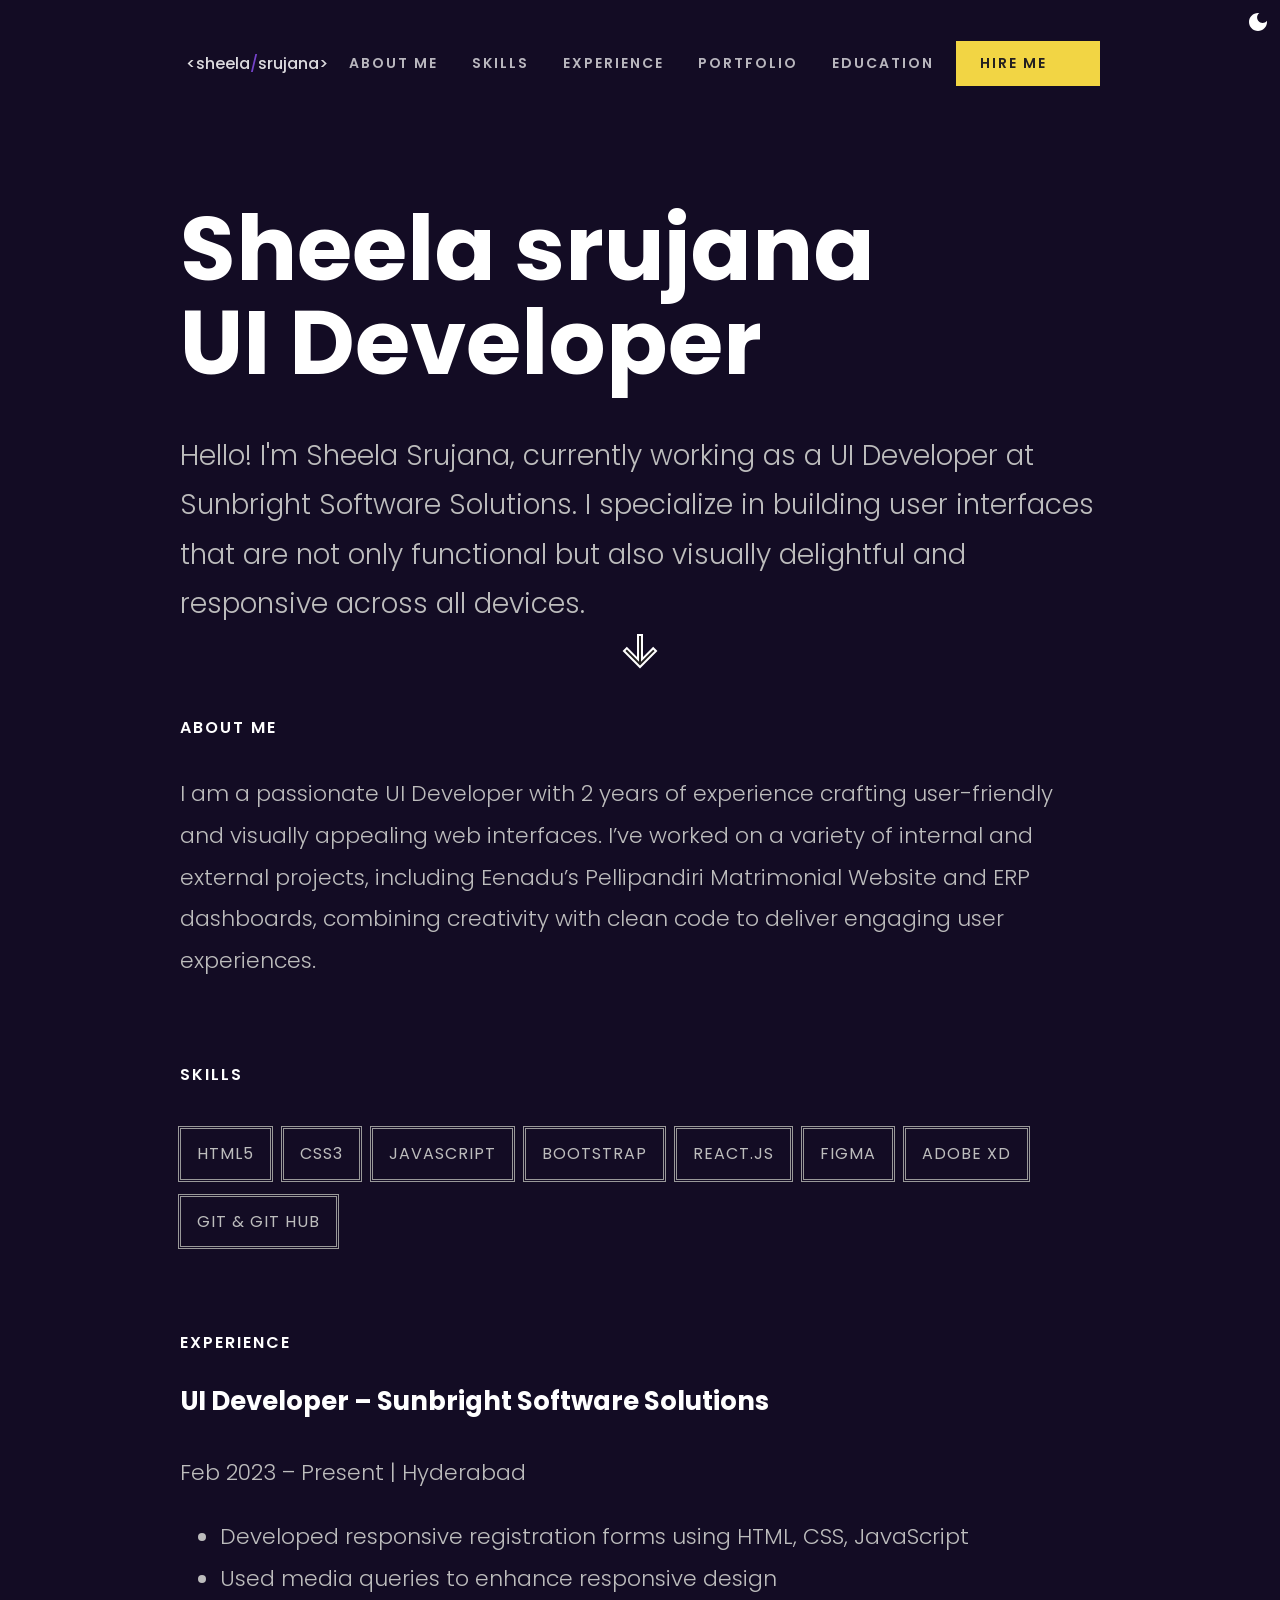
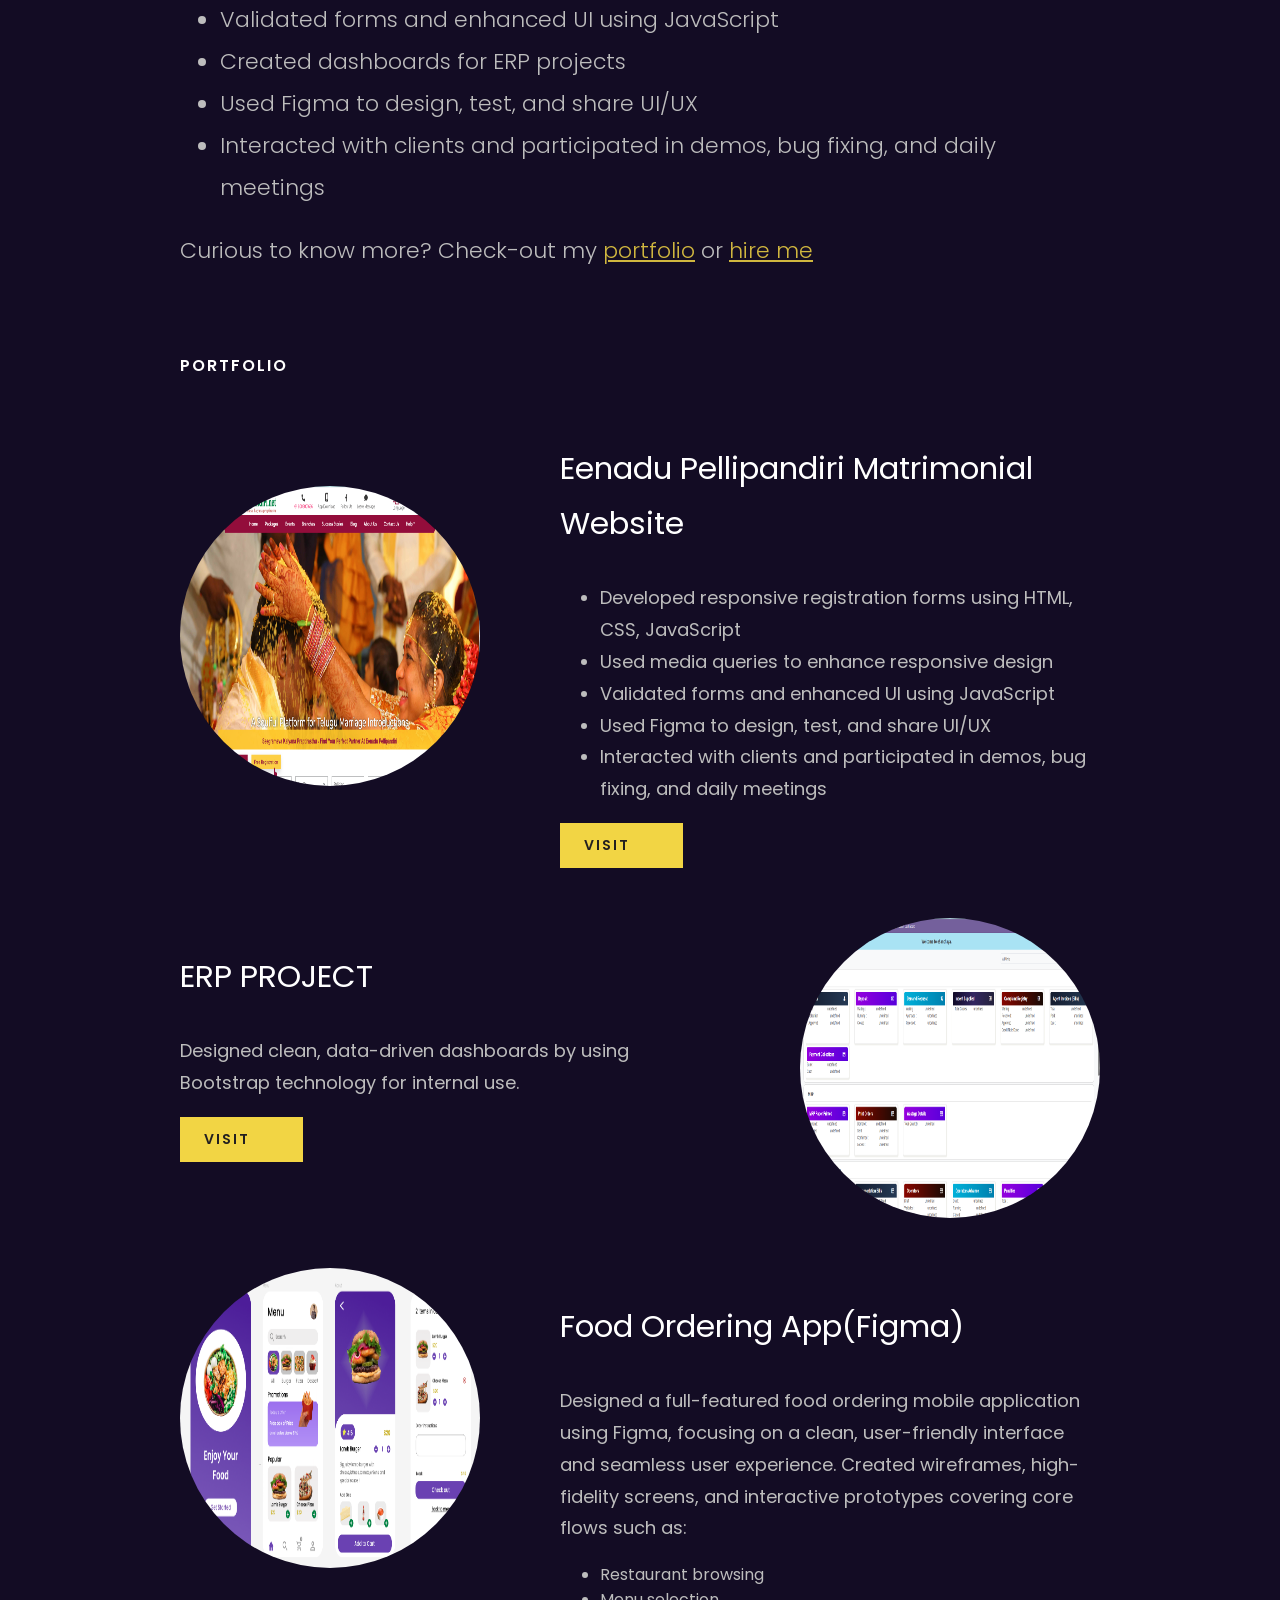
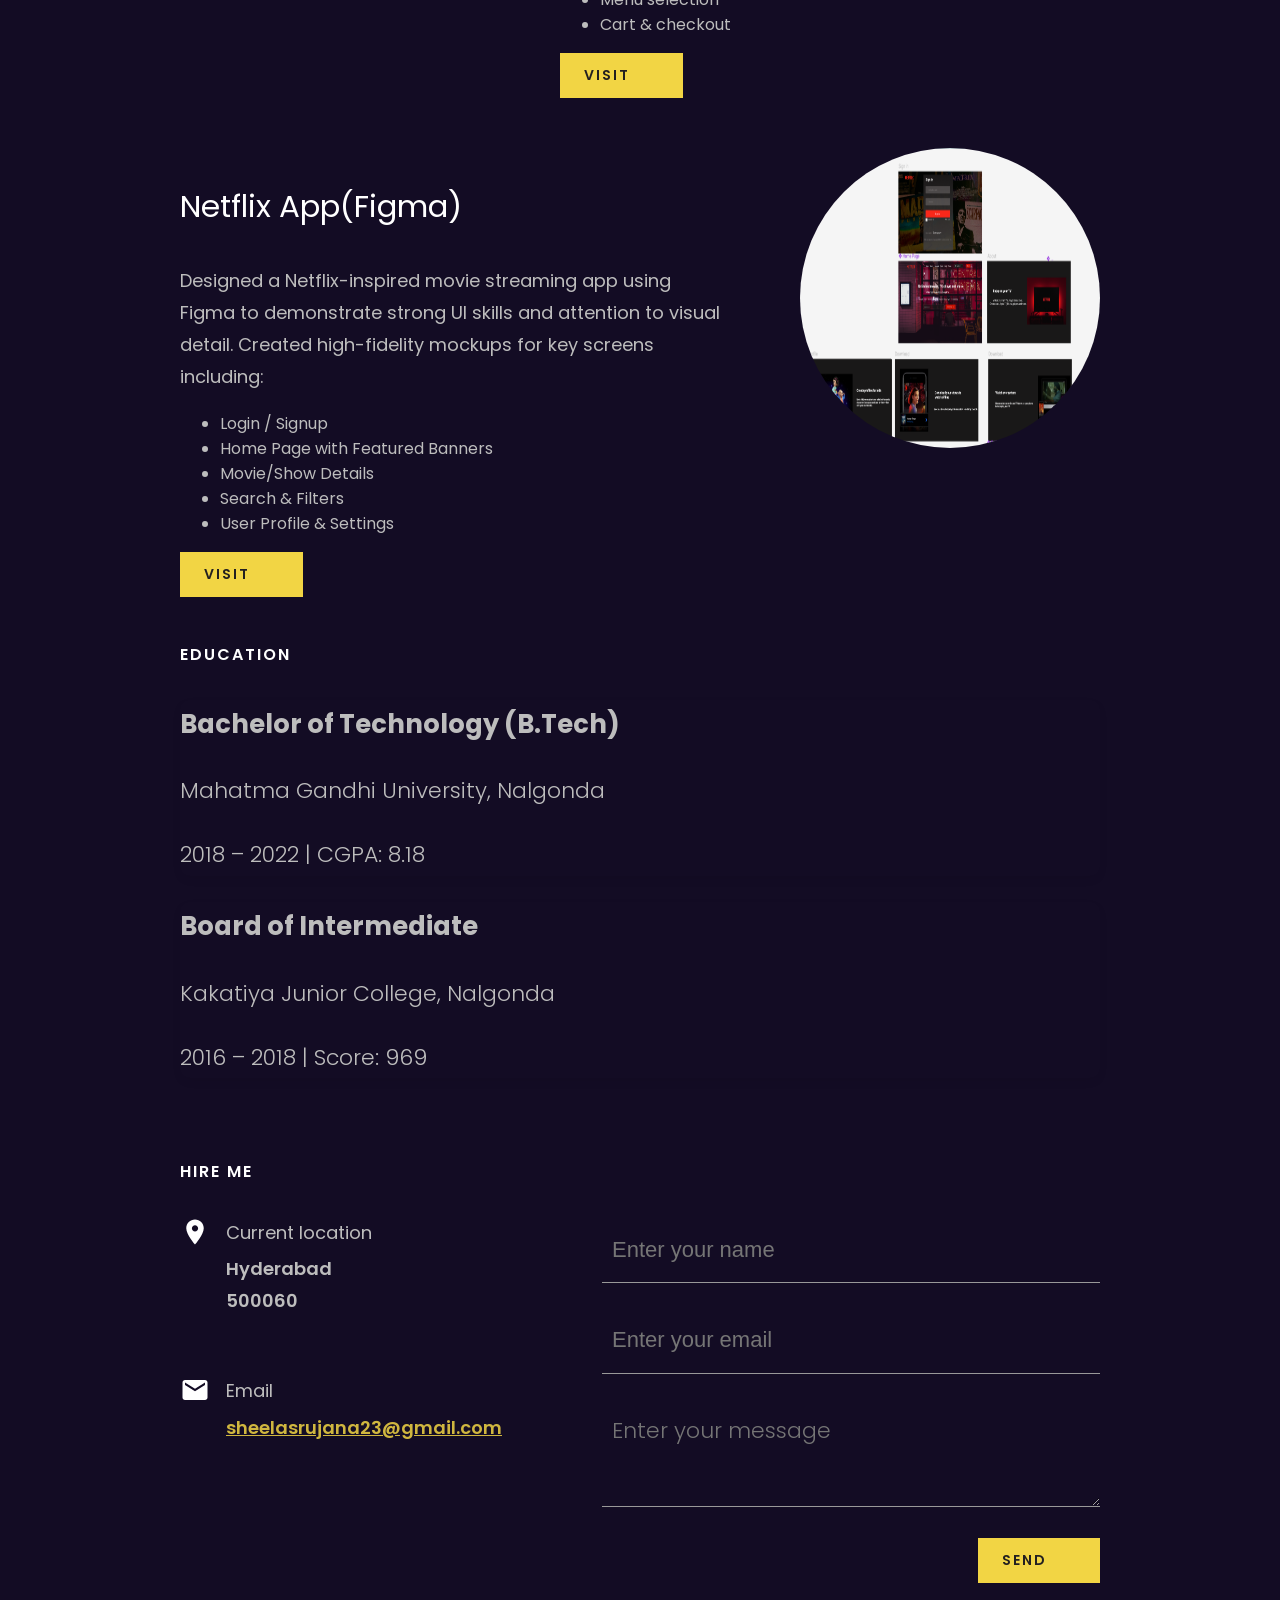
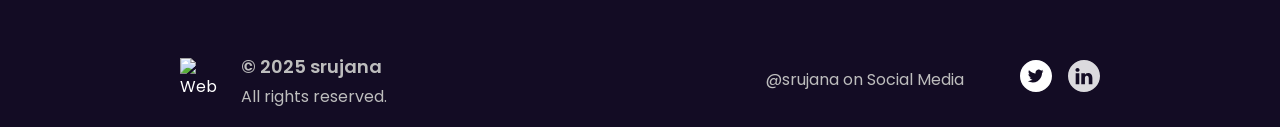
==== index.html @ fd0484ad "Initial commit" ====
<!DOCTYPE html>
<html lang="en">

<head>
  <meta charset="UTF-8">
  <meta name="viewport" content="width=device-width, initial-scale=1.0">
  <title>UI Developer</title>
  <link rel="preconnect" href="https://fonts.googleapis.com">
  <link rel="preconnect" href="https://fonts.gstatic.com" crossorigin>
  <link href="https://fonts.googleapis.com/css2?family=Poppins:wght@300;400;600;700&display=swap" rel="stylesheet">
  <link rel="stylesheet" href="index.css">
  <script src="index.js"></script>
</head>

<body>
  <nav>
    <div class="container">
      <div class="nav">
        <div class="nav-logo">
          <a class="sc-hLQSwg izujMw" href="/" style="
              display: flex;
              align-items: center;
              width: 80%;
              padding: 0px 6px;
              font-weight: 500;
              font-size: 16px;
              text-decoration: none;
              color: inherit;
          ">
            <div class="sc-guDLey kzRRTg">&lt;</div>sheela<div style="color: rgb(133, 76, 230);">/</div>srujana<div
              class="sc-guDLey kzRRTg">&gt;</div>
          </a>


        </div>
        <ul class="nav-links" style="color: var(--gray-light);">
          <li><a href="#about-me" class="btn btn--nav">About me</a></li>
          <li>
            <a href="#skills" class="btn btn--nav">Skills</a>
          </li>

          <li>
            <a href="#experience" class="btn btn--nav">Experience</a>
          </li>
          <li>
            <a href="#portfolio" class="btn btn--nav">Portfolio</a>
          </li>
          <li>
            <a href="#education" class="btn btn--nav">Education</a>
          </li>
          <li>
            <a href="#hire-me" class="btn btn--raised">Hire me</a>
          </li>
        </ul>
      </div>
    </div>
    <button id="toggle-theme" aria-label="Toggle dark theme">
      <svg xmlns="http://www.w3.org/2000/svg" enable-background="new 0 0 24 24" height="24px" viewBox="0 0 24 24"
        width="24px" fill="var(--light-icon)">
        <rect fill="none" height="24" width="24" />
        <path
          d="M12,3c-4.97,0-9,4.03-9,9s4.03,9,9,9s9-4.03,9-9c0-0.46-0.04-0.92-0.1-1.36c-0.98,1.37-2.58,2.26-4.4,2.26 c-2.98,0-5.4-2.42-5.4-5.4c0-1.81,0.89-3.42,2.26-4.4C12.92,3.04,12.46,3,12,3L12,3z" />
      </svg>
    </button>
  </nav>
  <main>
    <section id="intro" class="layout-section" aria-describedby="intro-h1 intro-h2">
      <div class="container">
        <h1 id="intro-h1" class="title--lg intro-name">Sheela srujana</h1>
        <h2 id="intro-h2" class="title--lg intro-tagline">UI Developer</h2>
        <p class="text--xl">
          Hello! I'm Sheela Srujana, currently working as a UI Developer at Sunbright Software Solutions. I specialize
          in building user interfaces that are not only functional but also visually delightful and responsive across
          all devices. </p>

      </div>
      <div class="scroll-down" id="scroll-down">
        <svg xmlns="http://www.w3.org/2000/svg" height="48px" viewBox="0 0 24 24" width="48px"
          fill="var(--scroll-fill)">
          <path d="M0 0h24v24H0V0z" fill="none" />
          <path d="M20 12l-1.41-1.41L13 16.17V4h-2v12.17l-5.58-5.59L4 12l8 8 8-8z" stroke="var(--light-icon)" />
        </svg>
      </div>
    </section>
    <section id="about-me" class="layout-section" aria-labelledby="heading-aboutme">
      <div class="container">
        <h2 id="heading-aboutme" class="title--sm layout-section-title">
          About me
        </h2>
        <div class="layout-grid">
          <div>
            <p class="text--lg">
              I am a passionate UI Developer with 2 years of experience crafting user-friendly and visually appealing
              web interfaces. I’ve worked on a variety of internal and external projects, including Eenadu’s
              Pellipandiri Matrimonial Website and ERP dashboards, combining creativity with clean code to deliver
              engaging user experiences.
            </p>

          </div>
          <div>
          </div>
    </section>



    <section id="skills" class="layout-section" aria-labelledby="heading-skills">
      <div class="container">
        <h2 id="heading-experience" class="title--sm layout-section-title">
          Skills
        </h2>
        <ul class="tags" style="color: var(--gray-light);">
          <li class="tag">HTML5</li>
          <li class="tag">CSS3</li>
          <li class="tag">JAVASCRIPT</li>
          <li class="tag">BOOTSTRAP</li>
          <li class="tag">REACT.JS</li>
          <li class="tag">FIGMA</li>
          <li class="tag">ADOBE XD</li>
          <li class="tag">GIT & GIT HUB</li>
        </ul>
      </div>
    </section>

    <section id="experience" class="layout-section"  aria-labelledby="heading-experience">
      <div class="container">
        <h2 class="title--sm">Experience</h2>
        <div class="experience-entry text--lg">
          <h3>UI Developer – Sunbright Software Solutions</h3>
          <p><strong>Feb 2023 – Present | Hyderabad</strong></p>
          <ul style="color: var(--gray-light);">
            <li>Developed responsive registration forms using HTML, CSS, JavaScript</li>
            <li>Used media queries to enhance responsive design</li>
            <li>Validated forms and enhanced UI using JavaScript</li>
            <li>Created dashboards for ERP projects</li>
            <li>Used Figma to design, test, and share UI/UX</li>
            <li>Interacted with clients and participated in demos, bug fixing, and daily meetings</li>
          </ul>
        </div>
        <div>
          <p class="text--lg">
            Curious to know more? Check-out my
            <a href="#portfolio">portfolio</a> or
            <a href="#hire-me">hire me</a>
          </p>
        </div>
      </div>
    </section>

    <section id="portfolio" class="layout-section" aria-labelledby="heading-portfolio">
      <div class="container">
        <h2 id="heading-portfolio" class="title--sm layout-section-title">
          Portfolio
        </h2>
        <div class="portfolio">
          <img src="pellipandiri image.png" width="300" height="300" alt="Stocks web app" class="portfolio-screenshot"
            style="margin-top: 76px;">
          <div>
            <h3 class="title">Eenadu Pellipandiri Matrimonial Website</h3>

            <ul style="color: var(--gray-light); list-style-type:disc;" class="text">
              <li>Developed responsive registration forms using HTML, CSS, JavaScript</li>
              <li>Used media queries to enhance responsive design</li>
              <li>Validated forms and enhanced UI using JavaScript</li>
              <li>Used Figma to design, test, and share UI/UX</li>
              <li>Interacted with clients and participated in demos, bug fixing, and daily meetings</li>
            </ul>

            <a href="https://www.eenadupellipandiri.net/?srsltid=AfmBOooWiBOabO5wfHVsR6KAD3o2-_lV1snMWdgqX1dZVKZNQeiLaPzV"
              class="btn btn--raised" target="_blank">Visit</a>
          </div>
        </div>
        <div class="portfolio">
          <img src="dashboards.png" width="300" height="300" alt="Erp" class="portfolio-screenshot">
          <div>
            <h3 class="title">ERP PROJECT</h3>
            <p class="text">
              Designed clean, data-driven dashboards by using Bootstrap technology for internal use.

            </p>
            <a href="https://uat.esanchaya.com/web#cids=1&menu_id=1203&action=683" class="btn btn--raised"
              target="_blank">Visit</a>
          </div>
        </div>
        <div class="portfolio">
          <img src="figma food order.png" width="300" height="300" alt="Travel planner" class="portfolio-screenshot">
          <div>
            <h3 class="title">Food Ordering App(Figma)</h3>
            <p class="text">
              Designed a full-featured food ordering mobile application using Figma, focusing on a clean, user-friendly
              interface and seamless user experience.

              Created wireframes, high-fidelity screens, and interactive prototypes covering core flows such as:
            <ul style="color: var(--gray-light);">

              <li> Restaurant browsing</li>


              <li>Menu selection</li>


              <li> Cart & checkout</li>
            </ul>
            </p>
            <a href="https://www.figma.com/design/UwcEpcuCTWfcgvnXuNuQqz/Food-ordering-App?node-id=0-1&p=f&t=eSaj9btc4vuZ81OP-0"
              class="btn btn--raised" target="_blank">Visit</a>
          </div>
        </div>
        <div class="portfolio">
          <img src="netflix.png" width="300" height="300" alt="Sports tracker" class="portfolio-screenshot">
          <div>
            <h3 class="title">Netflix App(Figma)</h3>
            <p class="text">
              Designed a Netflix-inspired movie streaming app using Figma to demonstrate strong UI skills and attention
              to visual detail.

              Created high-fidelity mockups for key screens including:
            <ul style="color: var(--gray-light);">

              <li>Login / Signup</li>

              <li> Home Page with Featured Banners</li>

              <li>Movie/Show Details</li>

              <li> Search & Filters</li>

              <li>User Profile & Settings</li>
            </ul>
            </p>
            <a href="https://www.figma.com/design/r3NcJO38VSMGegg5FgLnlz/Netflix?node-id=0-1&p=f&t=f5GOHkYL4OCo1wmO-0"
              class="btn btn--raised" target="_blank">Visit</a>
          </div>
        </div>
      </div>
      <div class="container">
        <h2 id="education" class="title--sm layout-section-title ">
          Education
        </h2>
        <div class="education-entry text--lg">
          <h3>Bachelor of Technology (B.Tech)</h3>
          <p><strong>Mahatma Gandhi University, Nalgonda</strong></p>
          <p>2018 – 2022 | CGPA: 8.18</p>
        </div>
        <div class="education-entry text--lg">
          <h3>Board of Intermediate</h3>
          <p><strong>Kakatiya Junior College, Nalgonda</strong></p>
          <p>2016 – 2018 | Score: 969</p>
        </div>
    </section>

    <section id="hire-me" class="layout-section" aria-labelledby="heading-hireme">
      <div class="container">
        <h2 id="heading-hireme" class="title--sm layout-section-title">
          Hire Me
        </h2>
        <div class="hire-form">
          <div>
            <address>
              <div class="hire-line">
                <svg width="30" height="30" viewBox="0 0 30 30" fill="none" xmlns="http://www.w3.org/2000/svg">
                  <path
                    d="M15 2.5C10.1625 2.5 6.25 6.4125 6.25 11.25C6.25 17.8125 15 27.5 15 27.5C15 27.5 23.75 17.8125 23.75 11.25C23.75 6.4125 19.8375 2.5 15 2.5ZM15 14.375C13.275 14.375 11.875 12.975 11.875 11.25C11.875 9.525 13.275 8.125 15 8.125C16.725 8.125 18.125 9.525 18.125 11.25C18.125 12.975 16.725 14.375 15 14.375Z"
                    fill="var(--light-icon)" />
                </svg>
                <div>
                  <p class="text hire-subtitle">Current location</p>
                  <p class="text--bold hire-value">
                    Hyderabad<br>
                    500060
                  </p>
                </div>
              </div>
              <div class="hire-line">
                <svg width="30" height="30" viewBox="0 0 30 30" fill="none" xmlns="http://www.w3.org/2000/svg">
                  <path
                    d="M25 5H5C3.625 5 2.5125 6.125 2.5125 7.5L2.5 22.5C2.5 23.875 3.625 25 5 25H25C26.375 25 27.5 23.875 27.5 22.5V7.5C27.5 6.125 26.375 5 25 5ZM25 10L15 16.25L5 10V7.5L15 13.75L25 7.5V10Z"
                    fill="var(--light-icon)" />
                </svg>
                <div>
                  <p class="text hire-subtitle">Email</p>
                  <a class="text--bold hire-value" href="mailto:sheelasrujana23@gmail.com">sheelasrujana23@gmail.com</a>
                </div>
              </div>
            </address>
          </div>
          <form>
            <label for="hire-name" class="sr-only"></label>
            <input id="hire-name" type="text" autocomplete="name" class="input" placeholder="Enter your name">
            <label for="hire-email" class="sr-only"></label>
            <input id="hire-email" type="email" autocomplete="email" class="input" placeholder="Enter your email">
            <label for="hire-message" class="sr-only"></label>
            <textarea id="hire-message" class="input" placeholder="Enter your message"></textarea>
            <div class="hire-action">
              <input type="submit" class="btn btn--raised" value="Send">
            </div>
          </form>
        </div>
      </div>
    </section>
  </main>
  <footer>
    <div class="container">
      <div class="footer">
        <div class="side">
          <img src="https://res.cloudinary.com/dbfn5lnvx/image/upload/v1648478885/learnhtmlcss/portfolio/logo.svg"
            alt="Web developer logo" width="45" height="43">
          <div>
            <p class="text--bold footer-name">&copy; 2025 srujana</p>
            <p class="text--sm footer-rights">All rights reserved.</p>
          </div>
        </div>
        <div class="side">
          <p class="text--sm">@srujana on Social Media</p>
          <ul class="footer-sm">
            <li>
              <svg width="32" height="32" viewBox="0 0 32 32" fill="none" xmlns="http://www.w3.org/2000/svg">
                <path fill-rule="evenodd" clip-rule="evenodd"
                  d="M16 0C7.16344 0 0 7.16344 0 16C0 24.8366 7.16344 32 16 32C24.8366 32 32 24.8366 32 16C32 7.16344 24.8366 0 16 0ZM15.5544 13.5582L15.5208 13.0046C15.4201 11.5697 16.3042 10.259 17.7032 9.75059C18.218 9.56981 19.0909 9.54721 19.6617 9.70539C19.8856 9.77318 20.3108 9.99916 20.613 10.2025L21.1614 10.5754L21.7658 10.3833C22.1015 10.2816 22.5492 10.1121 22.7506 9.99916C22.9409 9.89747 23.1088 9.84097 23.1088 9.87487C23.1088 10.0669 22.6947 10.7223 22.3477 11.0838C21.8777 11.5923 22.012 11.6375 22.9633 11.2985C23.534 11.1064 23.5452 11.1064 23.4333 11.3211C23.3662 11.4341 23.0192 11.8295 22.6499 12.1911C22.0232 12.8125 21.9896 12.8803 21.9896 13.4001C21.9896 14.2023 21.6091 15.8745 21.2286 16.7897C20.5235 18.5071 19.0126 20.281 17.5017 21.1736C15.3753 22.4277 12.5438 22.7441 10.16 22.0097C9.36538 21.7611 8 21.1284 8 21.0154C8 20.9815 8.41409 20.9363 8.91772 20.925C9.96973 20.9024 11.0218 20.6086 11.9171 20.0889L12.5214 19.7273L11.8276 19.4901C10.8427 19.1511 9.95854 18.3715 9.73471 17.6371C9.66756 17.3998 9.68994 17.3885 10.3167 17.3885L10.9658 17.3772L10.4174 17.1173C9.76828 16.7897 9.17513 16.236 8.88414 15.6711C8.6715 15.2643 8.4029 14.2362 8.48124 14.1571C8.50362 14.1232 8.73865 14.191 9.00725 14.2814C9.77948 14.5638 9.8802 14.496 9.43253 14.0215C8.59316 13.1628 8.33575 11.886 8.73865 10.6771L8.92891 10.1347L9.66756 10.8692C11.1784 12.3493 12.9579 13.2306 14.9948 13.4905L15.5544 13.5582Z"
                  fill="var(--light-icon)" />
              </svg>
            </li>
            <li>
              <a href="https://www.linkedin.com/in/sheela-srujana-1892a5225/">
                <svg width="32" height="32" viewBox="0 0 32 32" fill="none" xmlns="http://www.w3.org/2000/svg">
                  <path fill-rule="evenodd" clip-rule="evenodd"
                    d="M16 0C7.16344 0 0 7.16344 0 16C0 24.8366 7.16344 32 16 32C24.8366 32 32 24.8366 32 16C32 7.16344 24.8366 0 16 0ZM7.68101 13.252H11.307V24.1464H7.68101V13.252ZM11.5479 9.8818C11.5244 8.8136 10.7605 8 9.5201 8C8.27969 8 7.46875 8.8136 7.46875 9.8818C7.46875 10.9279 8.25572 11.7649 9.47304 11.7649H9.49621C10.7605 11.7649 11.5479 10.9279 11.5479 9.8818ZM20.2088 12.9961C22.5948 12.9961 24.3836 14.5535 24.3836 17.8998L24.3834 24.1464H20.7576V18.3178C20.7576 16.8538 20.2329 15.8548 18.9203 15.8548C17.9186 15.8548 17.3219 16.5283 17.0599 17.1788C16.964 17.4119 16.9404 17.7367 16.9404 18.0623V24.1467H13.3141C13.3141 24.1467 13.3619 14.2745 13.3141 13.2522H16.9404V14.7953C17.4217 14.0535 18.2836 12.9961 20.2088 12.9961Z"
                    fill="var(--light-icon)" />
                </svg>
              </a>
            </li>
          </ul>
        </div>
      </div>
    </div>
  </footer>
</body>

</html>
---- index.css ----
:root {
    --primary: #f2d544;
    --dark-blue: #130c24;
    --black: #232020;
    --gray-dark: #666;
    --gray: #999;
    --gray-light: #bdbdbd;
    --beige: #f5f5f1;
    --gap--lg: 100px;
    --gap: 80px;
    --text-color: white;
    --light-icon: white;
    --dark-icon: var(--black);
    --anchor-color: var(--primary);
  }
  
  html {
    background-color: var(--dark-blue);
    color: var(--text-color);
  }
  
  html.light-theme {
    background-color: var(--beige);
    --text-color: var(--black);
    --gray-light: var(--gray-dark);
    --light-icon: var(--black);
    --dark-icon: white;
    --anchor-color: var(--black);
  }
  
  *, :before, :after {
    box-sizing: border-box;
  }
  
  html {
    scroll-behavior: smooth;
    font-size: 62.5%;
  }
  
  @media (max-width: 600px) {
    :root {
      --gap--lg: 40px;
      --gap: 30px;
    }
  
    html {
      font-size: 48%;
    }
  }
  
  @media (max-width: 440px) {
    html {
      font-size: 43%;
    }
  }
  
  body {
    margin: 0;
    font-size: 1.6rem;
  }
  
  .title--lg {
    font-size: 9rem;
    font-weight: bold;
    line-height: 1.05;
  }
  
  .title {
    font-size: 3.1rem;
    font-weight: normal;
    line-height: 1.77;
  }
  
  .title--sm {
    letter-spacing: .2rem;
    text-transform: uppercase;
    font-size: 1.6rem;
    font-weight: 600;
    line-height: 1.06;
  }
  
  .text--xl {
    font-size: 2.8rem;
    font-weight: 300;
    line-height: 1.77;
  }
  
  .text--lg {
    font-size: 2.2rem;
    font-weight: 300;
    line-height: 1.9;
  }
  
  .text--bold {
    font-size: 1.8rem;
    font-weight: 600;
    line-height: 1.77;
  }
  
  .text {
    font-size: 1.8rem;
    font-weight: normal;
    line-height: 1.77;
  }
  
  .text--sm {
    font-size: 1.6rem;
    font-weight: normal;
    line-height: 1.77;
  }
  
  .layout-section {
    padding-bottom: 50px;
    scroll-margin-top: 20px;
  }
  
  .layout-section-title {
    margin-bottom: 36px;
  }
  
  .layout-grid-half {
    gap: var(--gap);
    grid-template-columns: 1fr 1fr;
    display: grid;
  }
  
  @media (max-width: 600px) {
    .layout-section {
      padding-bottom: 100px;
    }
  
    .layout-grid-half {
      grid-template-columns: 1fr;
    }
  }
  
  .btn {
    all: unset;
    box-sizing: border-box;
    outline: revert;
    cursor: pointer;
    letter-spacing: 2px;
    text-transform: uppercase;
    font-size: 14px;
    font-weight: 600;
    line-height: 1.5;
    text-decoration: none;
    transition: transform .18s, opacity .18s;
    display: inline-block;
  }
  
  .btn:hover {
    opacity: .8;
  }
  
  .btn:active {
    transform: translate(1px, 1px);
  }
  
  .btn--raised {
    white-space: pre;
    background-color: var(--primary);
    color: var(--black);
    background-image: url("https://res.cloudinary.com/dbfn5lnvx/image/upload/v1648478882/learnhtmlcss/portfolio/arrow-right.svg");
    background-position: right 20px center;
    background-repeat: no-repeat;
    padding: 12px 53px 12px 24px;
  }
  
  .btn--link {
    color: var(--text-color);
    padding: 12px;
  }
  
  .btn--link:after {
    content: "";
    border: 1px solid var(--primary);
    height: 4px;
    width: 100%;
    display: inline-block;
  }
  
  .btn--nav {
    color: var(--text-color);
    opacity: .7;
    padding: 12px;
  }
  
  .btn--nav:hover {
    opacity: 1;
  }
  
  .tags {
    padding-left: 0;
  }
  
  .tag {
    --tag-color: var(--gray);
    letter-spacing: 1px;
    border: 1px solid var(--tag-color);
    outline: 1px solid #0000;
    margin: 8px 8px 8px 0;
    padding: 12px 16px;
    font-size: 1.6rem;
    font-weight: normal;
    line-height: 1.6;
    transition: transform .2s;
    display: inline-block;
    position: relative;
  }
  
  .tag:before {
    content: "";
    border: 1px solid var(--tag-color);
    position: absolute;
    inset: -3px;
  }
  
  .tag:hover {
    --tag-color: var(--primary);
    color: var(--primary);
    outline-color: var(--tag-color);
  }
  
  .nav {
    justify-content: space-between;
    align-items: center;
    padding-block: 25px;
    display: flex;
  }
  
  .nav-links {
    gap: 10px;
    padding-left: 0;
    list-style: none;
    display: flex;
    

  }
  
  @media (max-width: 800px) {
    .nav-links li {
      display: none;
    }
  
    .nav-links li:last-child {
      display: initial;
    }
  }
  
  .portfolio {
    gap: var(--gap);
    grid-template-columns: 300px 1fr;
    margin-bottom: 50px;
    display: grid;
  }
  
  @media (min-width: 601px) {
    .portfolio:nth-child(2n+1) {
      grid-template-columns: 1fr 300px;
    }
  
    .portfolio:nth-child(2n+1) .portfolio-screenshot {
      order: 1;
    }
  }
  
  .portfolio-screenshot {
    border-radius: 50%;
  }
  
  @media (max-width: 600px) {
    .portfolio {
      grid-template-columns: 1fr;
    }
  
    .portfolio-screenshot {
      width: 175px;
      height: 175px;
    }
  }
  
  .input {
    width: 100%;
    border: none;
    border-bottom: 1px solid var(--gray);
    color: var(--text-color);
    background-color: #0000;
    margin-bottom: 24px;
    padding: 12px 10px;
    font-size: 22px;
    font-weight: 300;
    line-height: 1.9;
    transition: border-color .2s;
  }
  
  .input:focus {
    border-bottom-color: var(--primary);
    outline: none;
  }
  
  textarea.input {
    resize: vertical;
    min-height: 100px;
  }
  
  .footer {
    justify-content: space-between;
    align-items: center;
    display: flex;
  }
  
  .footer .side {
    align-items: center;
    gap: 16px;
    display: flex;
  }
  
  .footer-sm {
    gap: 16px;
    list-style: none;
    display: flex;
  }
  
  .footer-name {
    margin-bottom: 0;
  }
  
  .footer-rights {
    margin-top: 0;
  }
  
  @media (max-width: 600px) {
    .footer {
      flex-direction: column;
    }
  }
  
  .scroll-down {
    text-align: center;
    position: absolute;
    bottom: 25px;
    left: 0;
    right: 0;
  }
  
  .scroll-down svg {
    --scroll-fill: var(--dark-icon);
    cursor: pointer;
    transition: fill .35s;
    animation: bounce 1.6s cubic-bezier(.445, .05, .55, .95) infinite;
  }
  
  .scroll-down svg:hover {
    --scroll-fill: var(--light-icon);
  }
  
  @keyframes bounce {
    50% {
      transform: translateY(-15px);
    }
  }
  
  #toggle-theme {
    all: unset;
    outline: revert;
    box-sizing: border-box;
    cursor: pointer;
    z-index: 1;
    padding: 5px;
    transition: transform .18s;
    position: fixed;
    top: 5px;
    right: 5px;
  }
  
  #toggle-theme:active {
    transform: translate(1px, 1px);
  }
  
  #intro {
    position: relative;
  }
  
  .intro-name {
    margin-bottom: 0;
  }
  
  .intro-tagline {
    overflow-wrap: break-word;
    margin-top: 0;
    margin-bottom: 40px;
  }
  
  .hire-form {
    gap: var(--gap--lg);
    grid-template-columns: 1fr 3fr;
    display: grid;
  }
  
  .hire-action {
    justify-content: flex-end;
    align-items: center;
    display: flex;
  }
  
  .hire-line {
    gap: 16px;
    margin-bottom: 40px;
    display: flex;
  }
  
  .hire-subtitle {
    margin-top: 0;
    margin-bottom: 5px;
  }
  
  .hire-value {
    margin-top: 0;
  }
  
  @media (max-width: 600px) {
    .hire-form {
      grid-template-columns: 1fr;
    }
  }
  
  a {
    color: var(--anchor-color);
    opacity: .85;
    transition: opacity .2s;
  }
  
  a:hover {
    opacity: 1;
  }
  
  p {
    color: var(--gray-light);
  }
  
  textarea, body {
    font-family: Poppins, sans-serif;
  }
  
  address {
    font-style: normal;
  }
  
  figure, blockquote {
    margin: 0;
  }
  
  strong {
    font-weight: inherit;
  }
  
  .container {
    max-width: 960px;
    margin-inline: auto;
    padding-inline: 20px;
  }
  
  ::selection {
    background-color: var(--primary);
    color: var(--black);
  }
  .education-entry {
    margin-bottom: 1.5rem;
    border-radius: 10px;
    box-shadow: 0 4px 10px rgba(0, 0, 0, 0.05);
    text-align: start;
  }
  
  .education-entry h3 {
    color: var(--gray-light);
    margin-bottom: 0.5rem;
  }
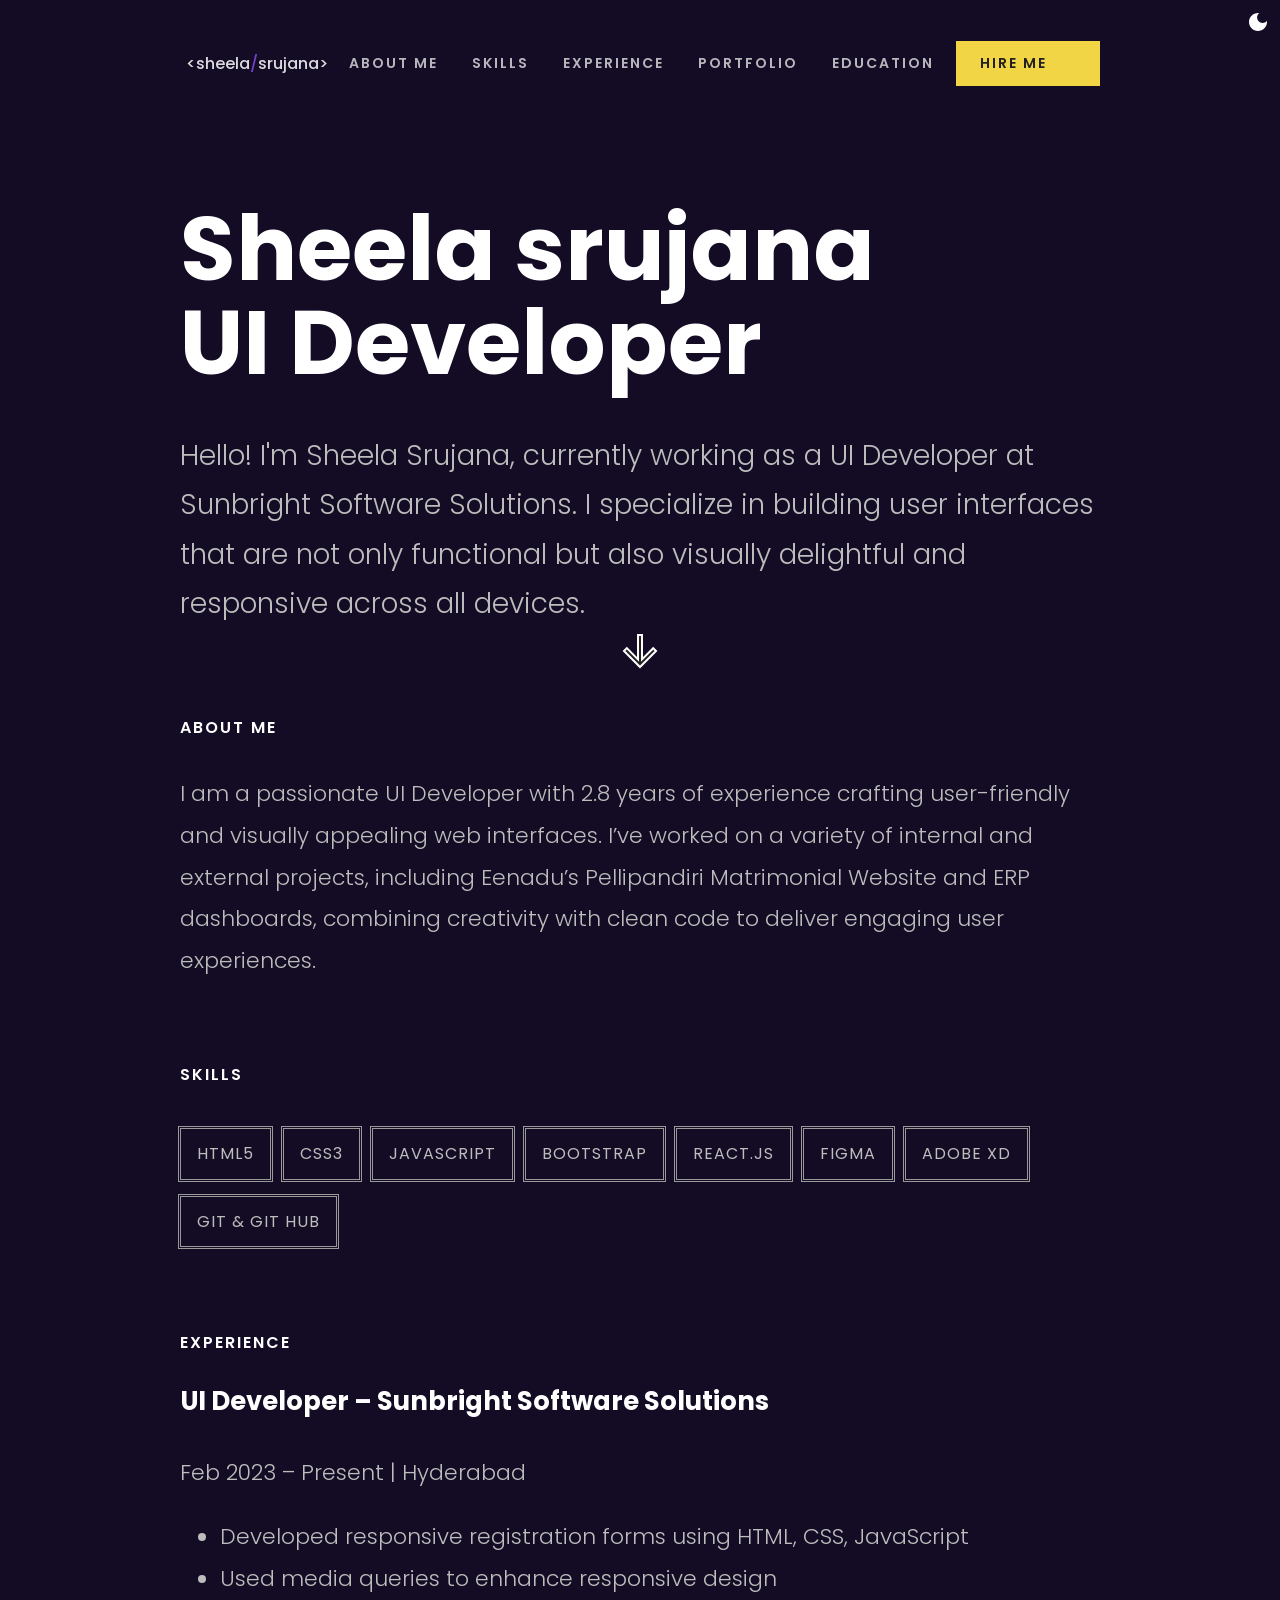
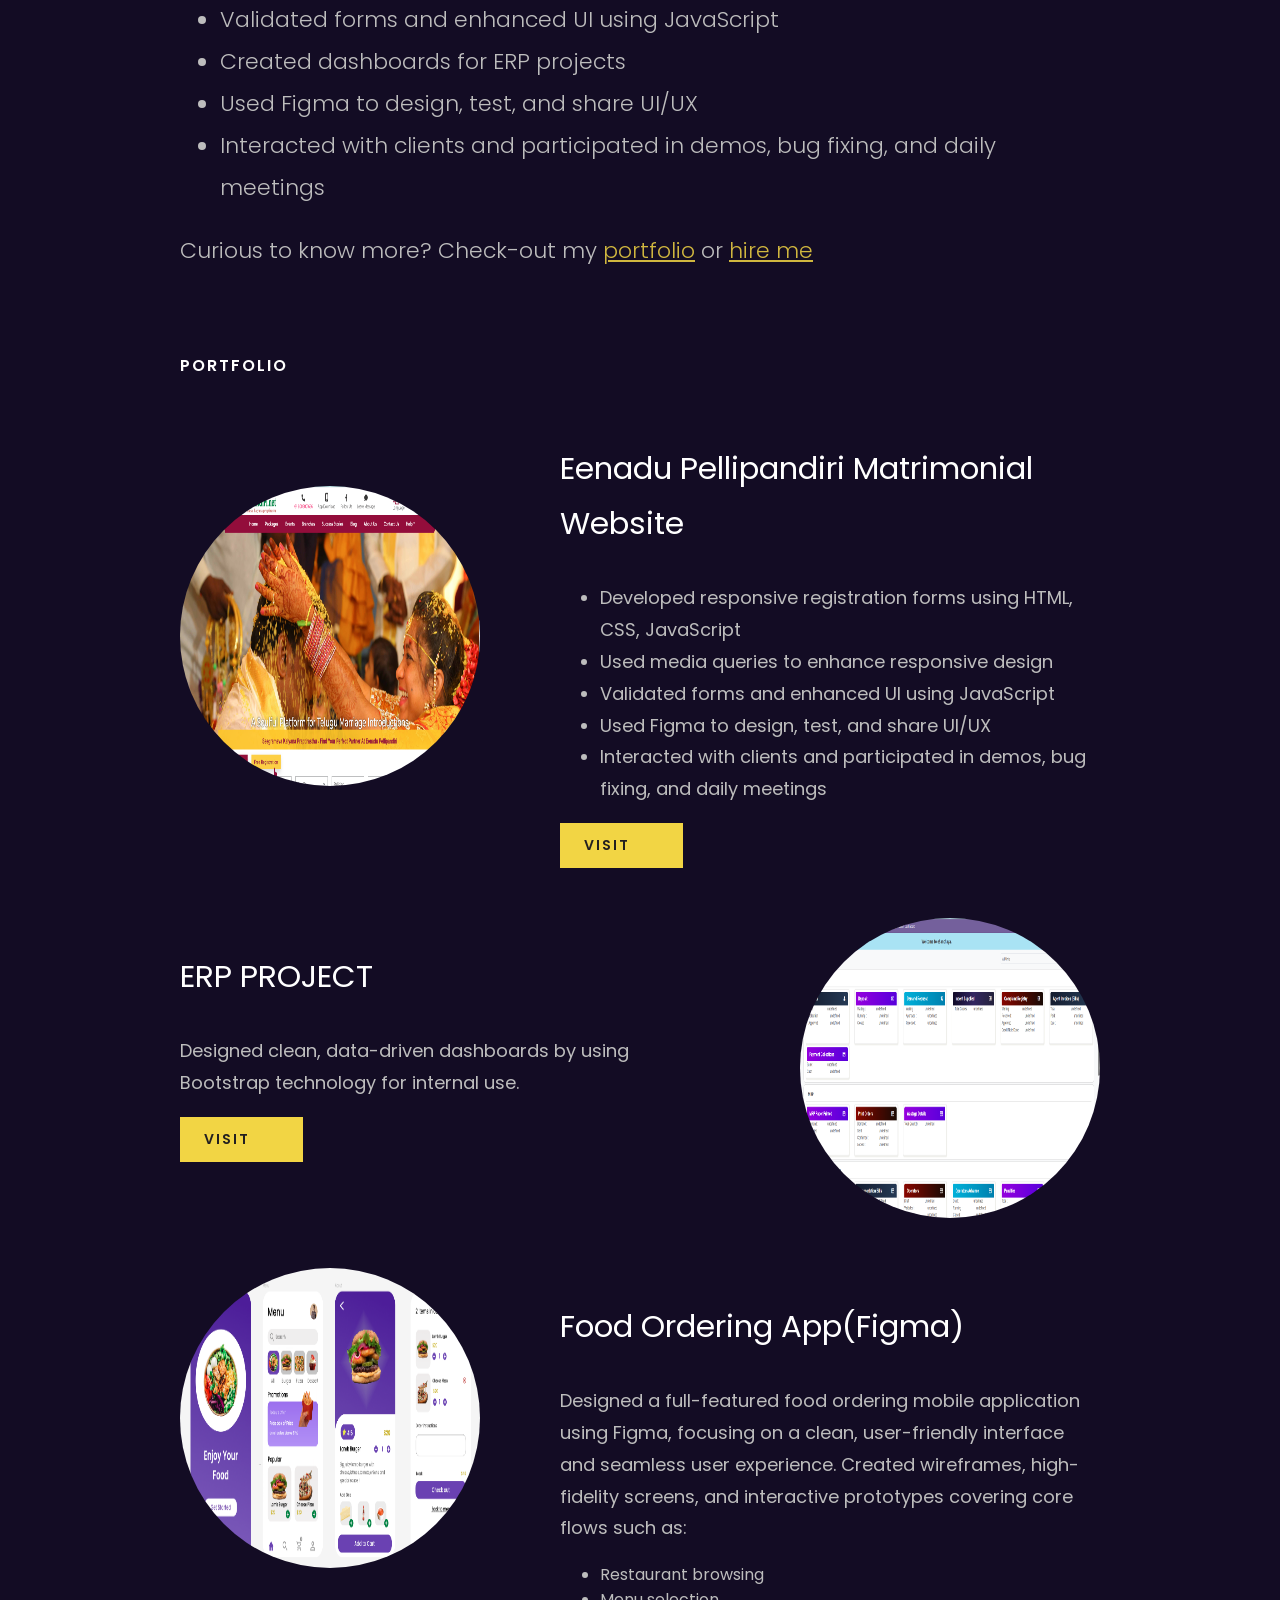
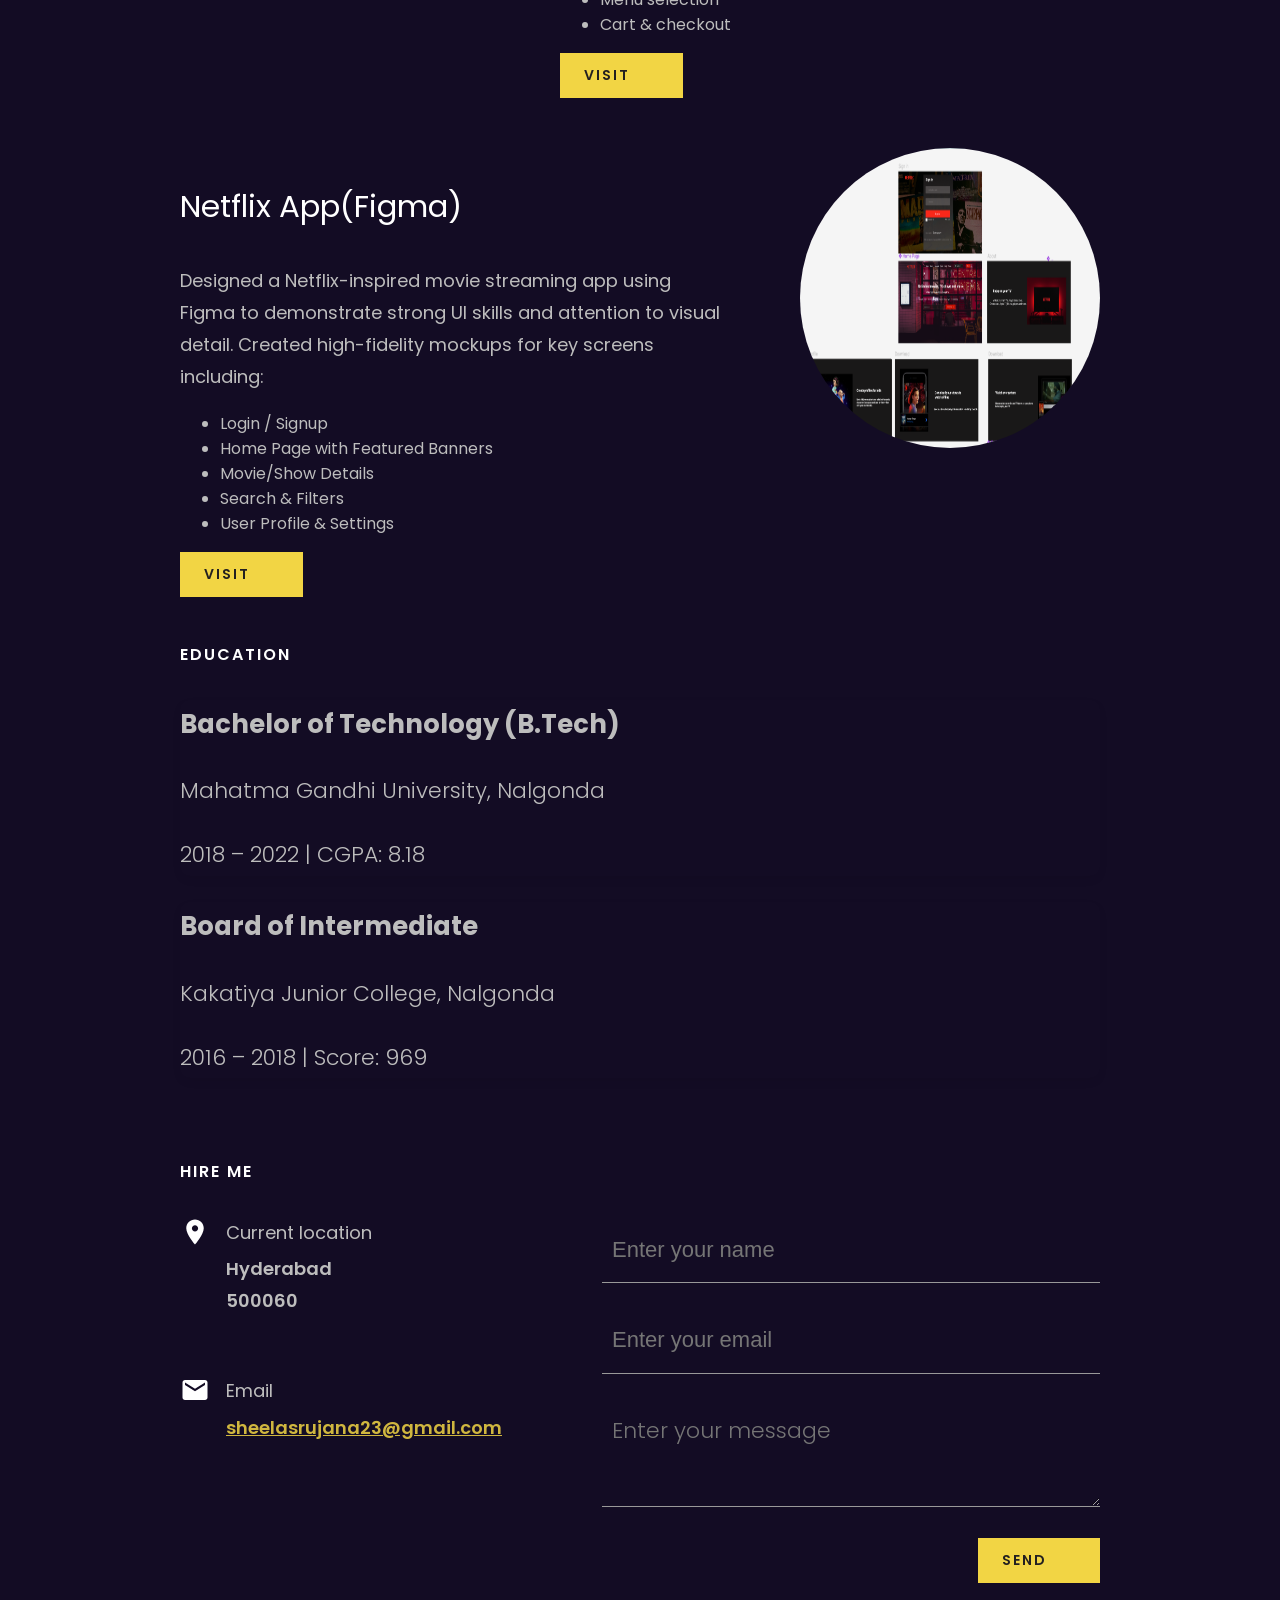
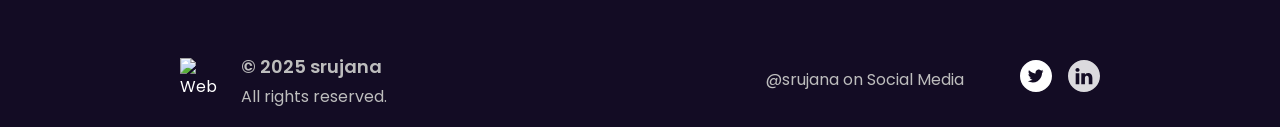
==== commit 6c6043e8: "Update index.html" ====
--- a/index.html
+++ b/index.html
@@ -90,7 +90,7 @@
         <div class="layout-grid">
           <div>
             <p class="text--lg">
-              I am a passionate UI Developer with 2 years of experience crafting user-friendly and visually appealing
+              I am a passionate UI Developer with 2.8 years of experience crafting user-friendly and visually appealing
               web interfaces. I’ve worked on a variety of internal and external projects, including Eenadu’s
               Pellipandiri Matrimonial Website and ERP dashboards, combining creativity with clean code to deliver
               engaging user experiences.
@@ -335,4 +335,4 @@
   </footer>
 </body>
 
-</html>+</html>
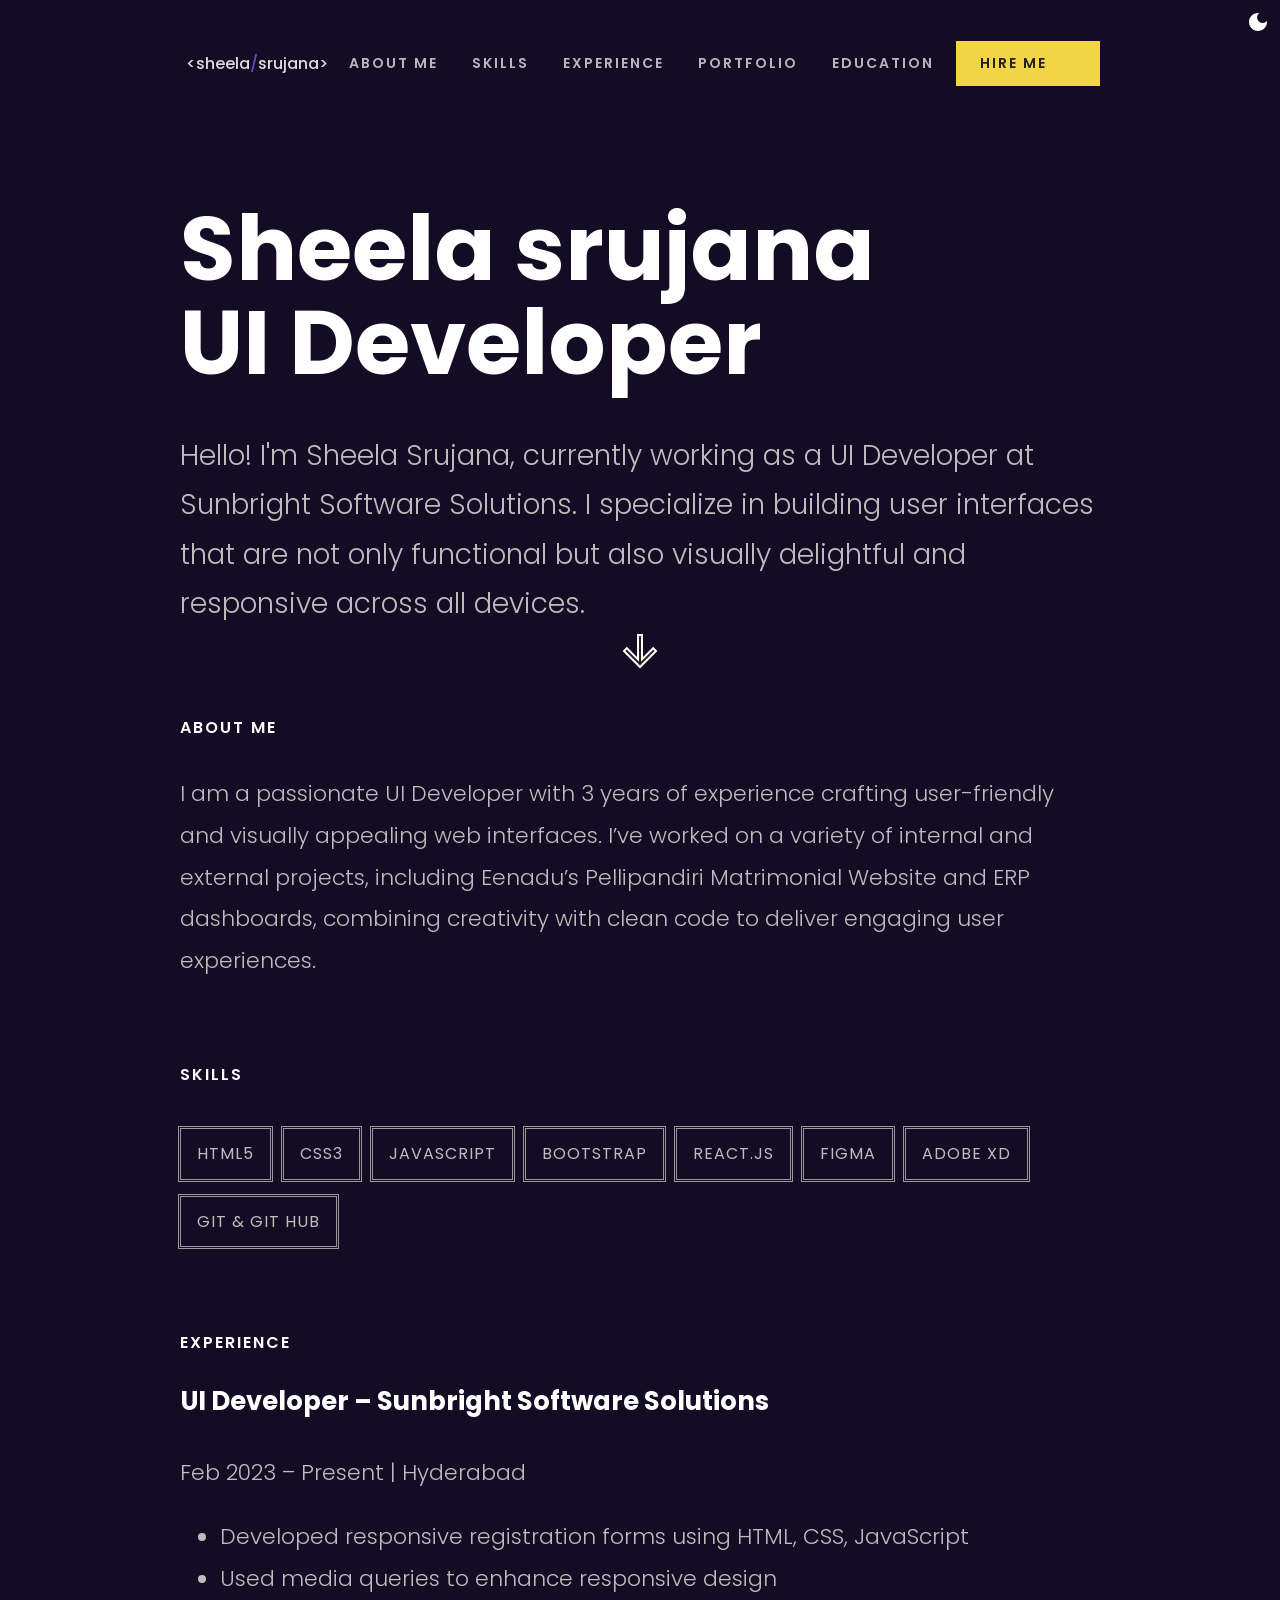
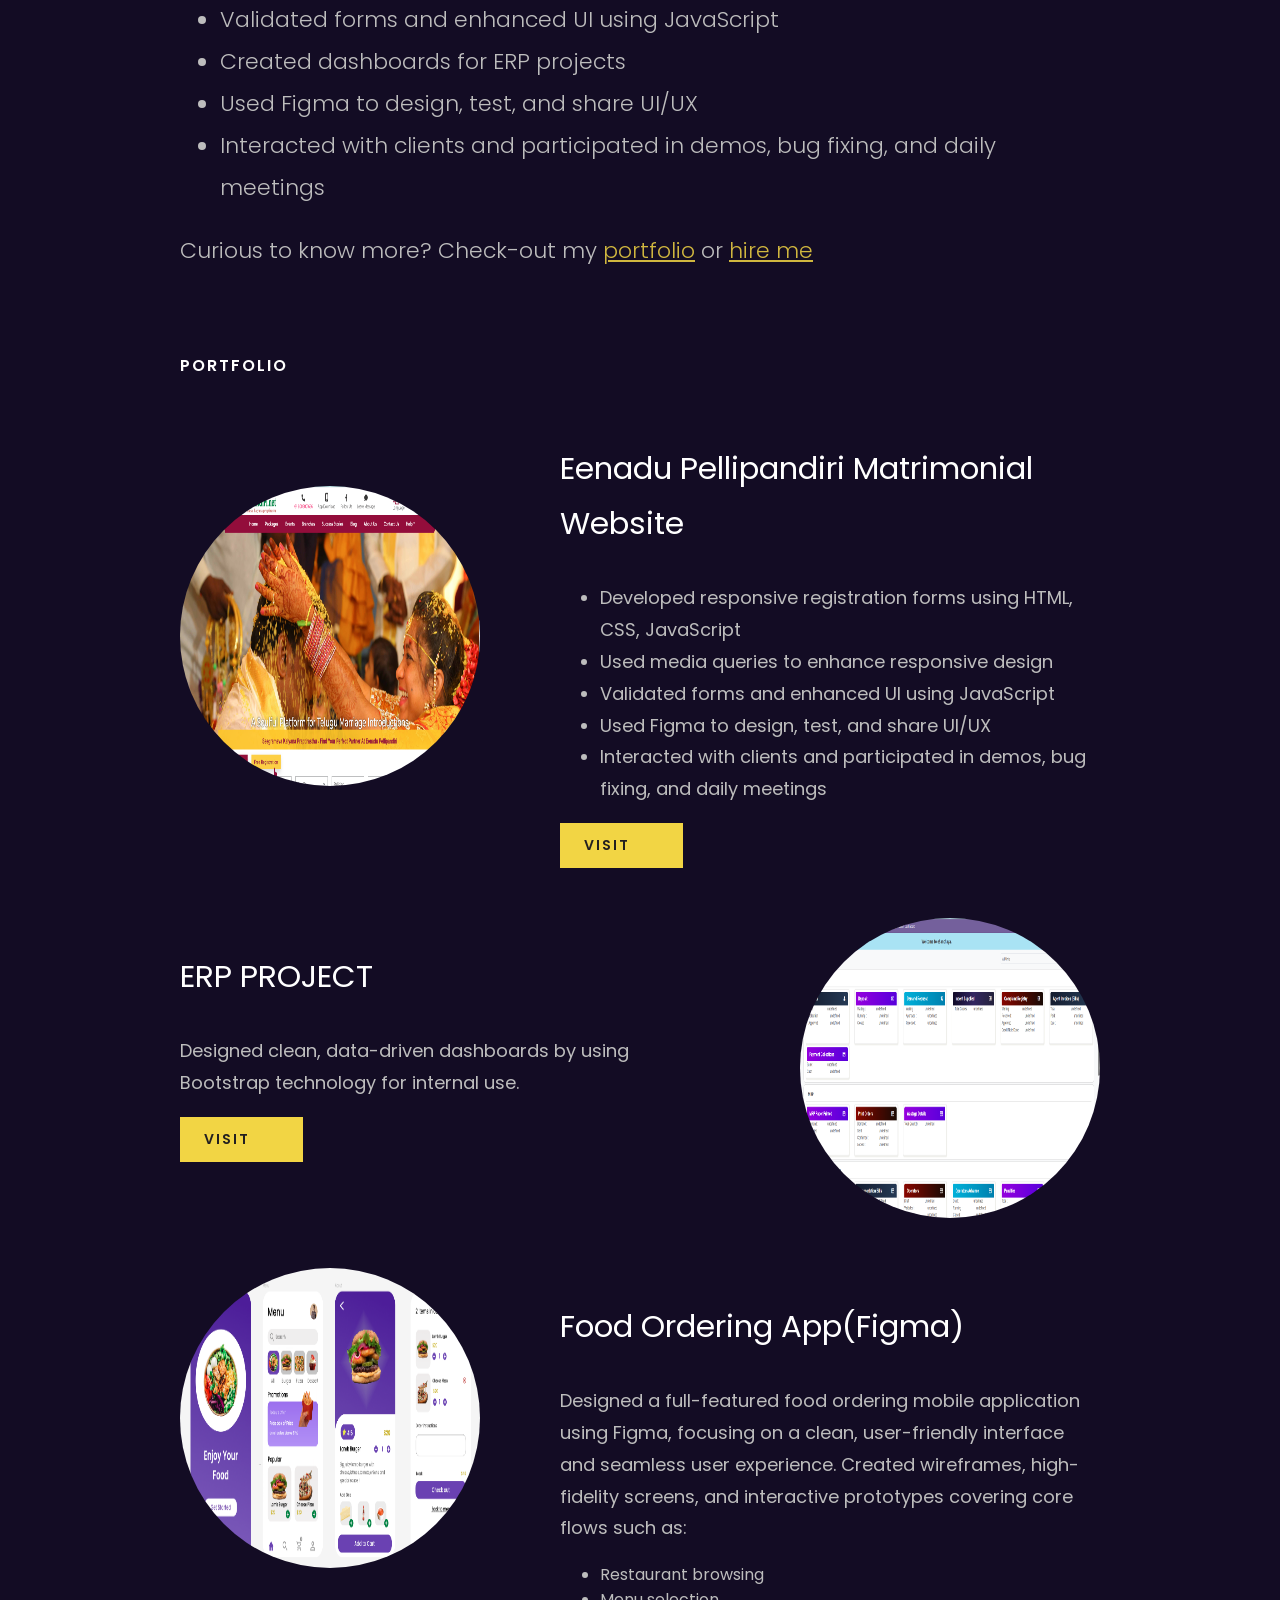
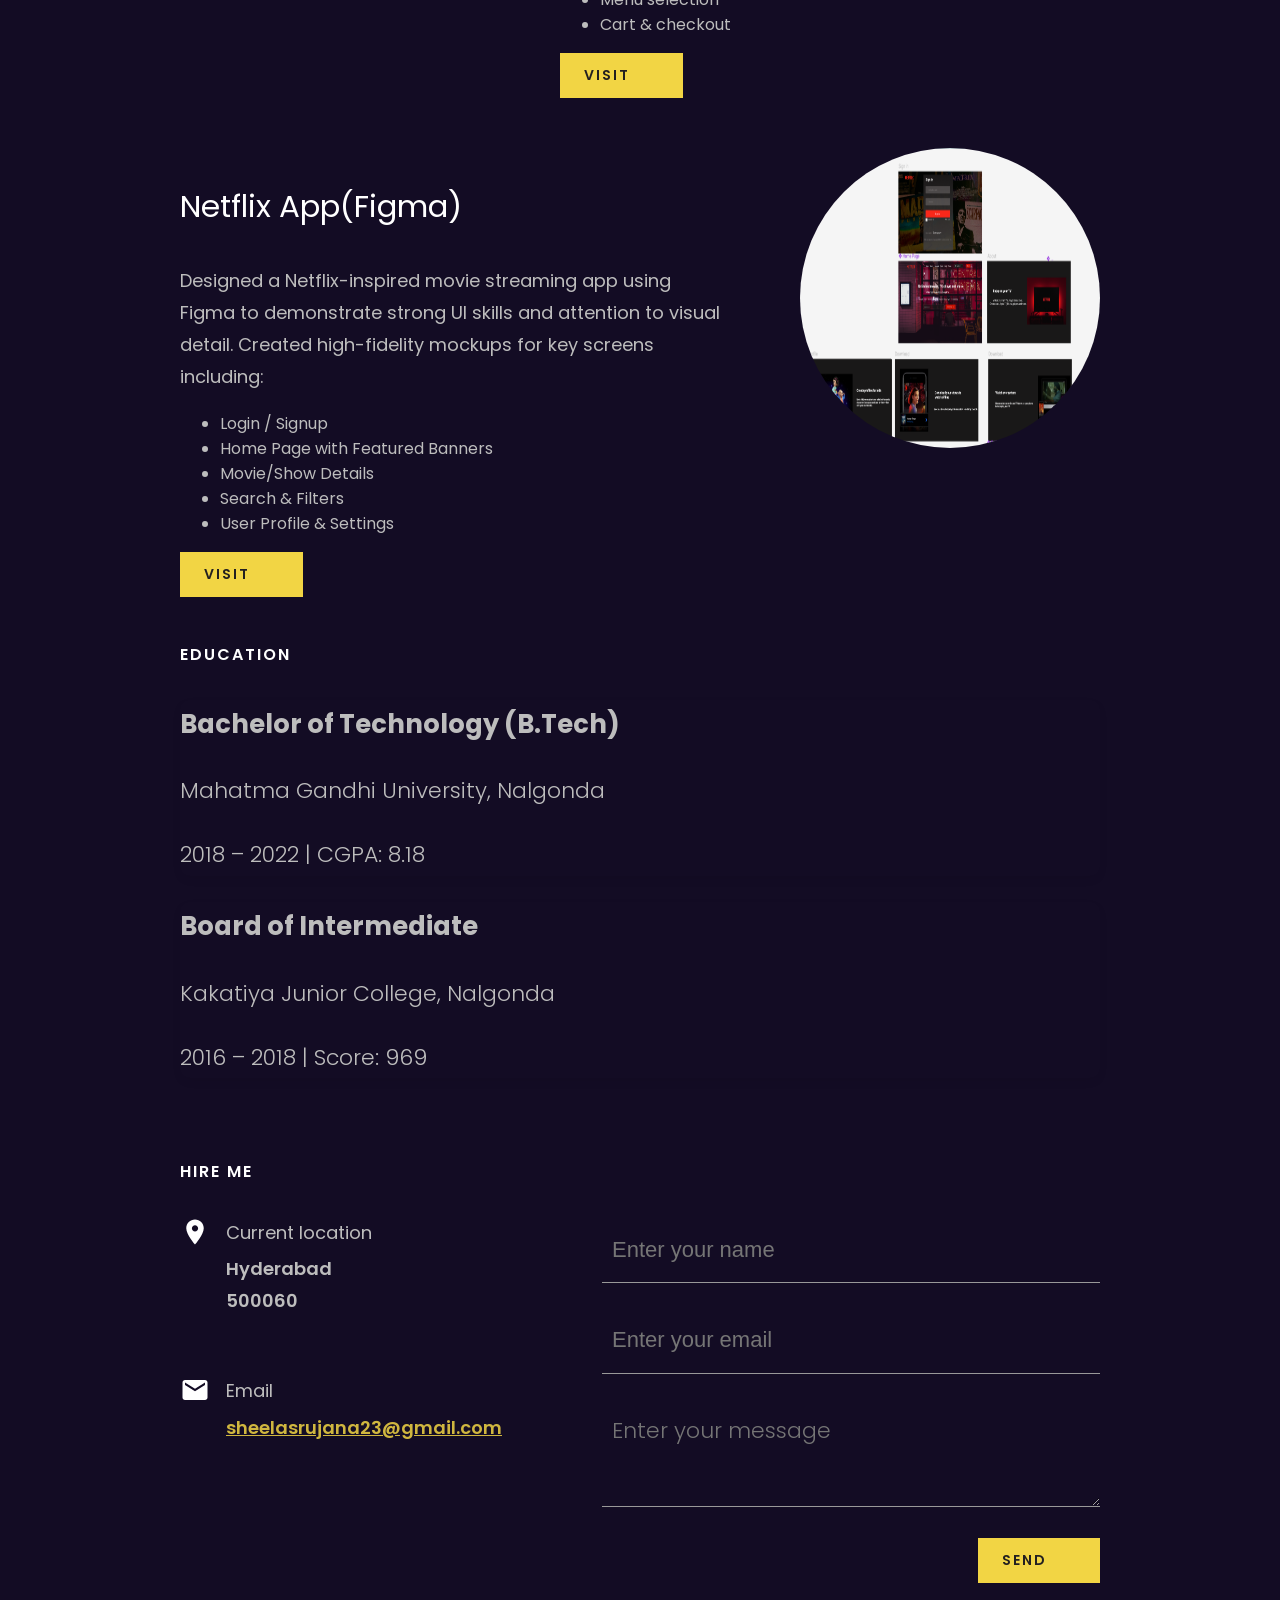
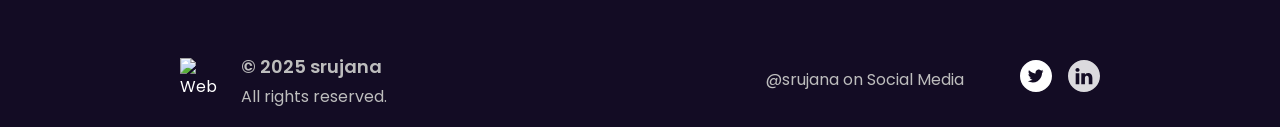
==== commit 24627100: "Update index.html" ====
--- a/index.html
+++ b/index.html
@@ -90,7 +90,7 @@
         <div class="layout-grid">
           <div>
             <p class="text--lg">
-              I am a passionate UI Developer with 2.8 years of experience crafting user-friendly and visually appealing
+              I am a passionate UI Developer with 3 years of experience crafting user-friendly and visually appealing
               web interfaces. I’ve worked on a variety of internal and external projects, including Eenadu’s
               Pellipandiri Matrimonial Website and ERP dashboards, combining creativity with clean code to deliver
               engaging user experiences.
